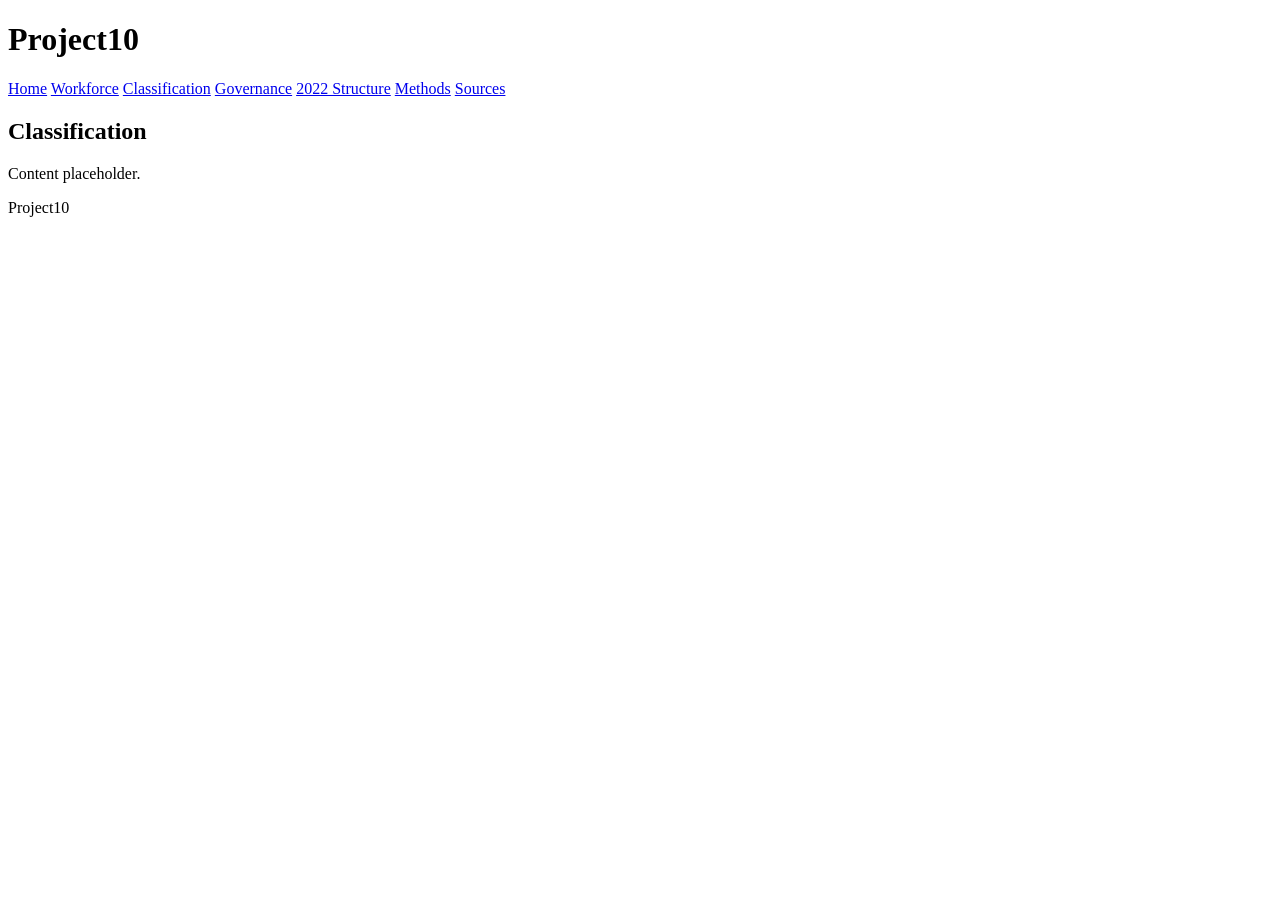
==== docs/classification.html @ bf915bb9 "Add files via upload" ====
<!DOCTYPE html>
<html lang="en">
<head>
<meta charset="UTF-8">
<meta name="viewport" content="width=device-width, initial-scale=1.0">
<title>Classification</title>
<link rel="stylesheet" href="assets/css/styles.css">
</head>
<body>
<header>
<h1>Project10</h1>
<nav>
<a href="index.html">Home</a>
<a href="workforce.html">Workforce</a>
<a href="classification.html">Classification</a>
<a href="governance.html">Governance</a>
<a href="structure.html">2022 Structure</a>
<a href="methods.html">Methods</a>
<a href="sources.html">Sources</a>
</nav>
</header>

<main>
<h2>Classification</h2>
<p>Content placeholder.</p>
</main>

<footer>
<p>Project10</p>
</footer>
<script src="assets/js/main.js"></script>
</body>
</html>
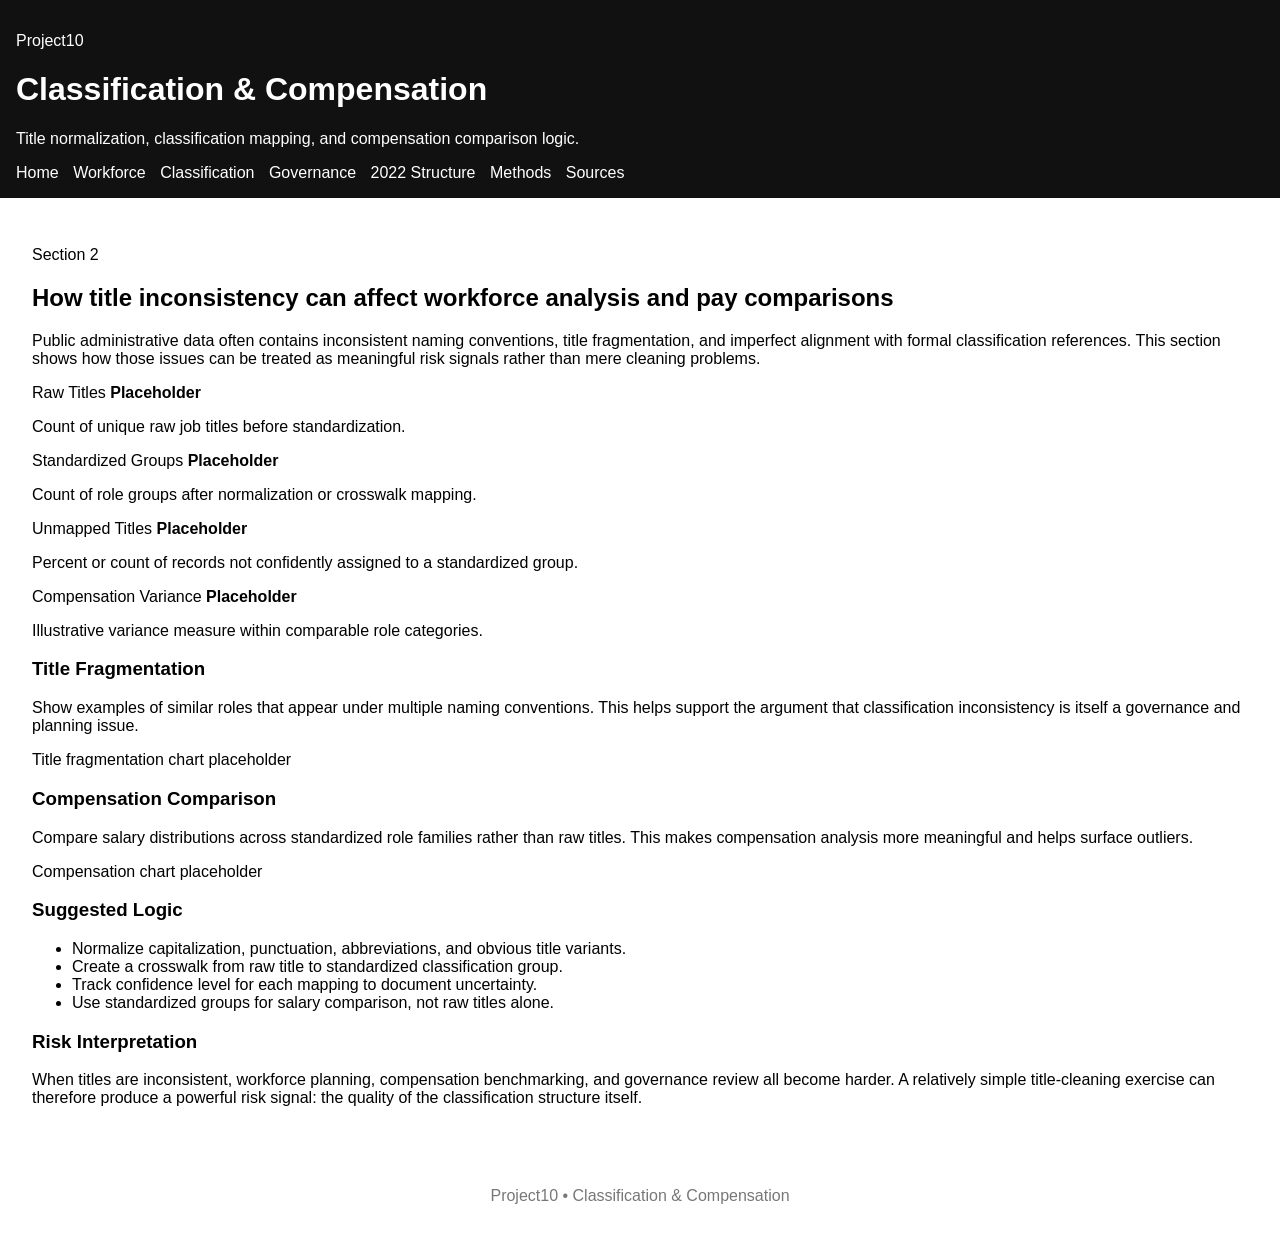
==== commit 744d5db4: "Update classification.html" ====
--- a/docs/classification.html
+++ b/docs/classification.html
@@ -1,33 +1,112 @@
 <!DOCTYPE html>
 <html lang="en">
 <head>
-<meta charset="UTF-8">
-<meta name="viewport" content="width=device-width, initial-scale=1.0">
-<title>Classification</title>
-<link rel="stylesheet" href="assets/css/styles.css">
+  <meta charset="UTF-8" />
+  <meta name="viewport" content="width=device-width, initial-scale=1.0" />
+  <title>Classification & Compensation | Project10</title>
+  <link rel="stylesheet" href="assets/css/styles.css" />
 </head>
 <body>
-<header>
-<h1>Project10</h1>
-<nav>
-<a href="index.html">Home</a>
-<a href="workforce.html">Workforce</a>
-<a href="classification.html">Classification</a>
-<a href="governance.html">Governance</a>
-<a href="structure.html">2022 Structure</a>
-<a href="methods.html">Methods</a>
-<a href="sources.html">Sources</a>
-</nav>
-</header>
+  <header class="site-header compact-header">
+    <div class="container nav-wrap">
+      <div>
+        <p class="site-kicker">Project10</p>
+        <h1 class="site-title">Classification & Compensation</h1>
+        <p class="site-subtitle">
+          Title normalization, classification mapping, and compensation comparison logic.
+        </p>
+      </div>
+      <nav class="site-nav">
+        <a href="index.html">Home</a>
+        <a href="workforce.html">Workforce</a>
+        <a href="classification.html" class="active">Classification</a>
+        <a href="governance.html">Governance</a>
+        <a href="structure.html">2022 Structure</a>
+        <a href="methods.html">Methods</a>
+        <a href="sources.html">Sources</a>
+      </nav>
+    </div>
+  </header>
 
-<main>
-<h2>Classification</h2>
-<p>Content placeholder.</p>
-</main>
+  <main class="container page-shell">
+    <section class="page-intro">
+      <p class="eyebrow">Section 2</p>
+      <h2>How title inconsistency can affect workforce analysis and pay comparisons</h2>
+      <p>
+        Public administrative data often contains inconsistent naming conventions, title fragmentation,
+        and imperfect alignment with formal classification references. This section shows how those issues
+        can be treated as meaningful risk signals rather than mere cleaning problems.
+      </p>
+    </section>
 
-<footer>
-<p>Project10</p>
-</footer>
-<script src="assets/js/main.js"></script>
+    <section class="kpi-grid">
+      <article class="kpi-card">
+        <span class="kpi-label">Raw Titles</span>
+        <strong class="kpi-value">Placeholder</strong>
+        <p class="kpi-note">Count of unique raw job titles before standardization.</p>
+      </article>
+      <article class="kpi-card">
+        <span class="kpi-label">Standardized Groups</span>
+        <strong class="kpi-value">Placeholder</strong>
+        <p class="kpi-note">Count of role groups after normalization or crosswalk mapping.</p>
+      </article>
+      <article class="kpi-card">
+        <span class="kpi-label">Unmapped Titles</span>
+        <strong class="kpi-value">Placeholder</strong>
+        <p class="kpi-note">Percent or count of records not confidently assigned to a standardized group.</p>
+      </article>
+      <article class="kpi-card">
+        <span class="kpi-label">Compensation Variance</span>
+        <strong class="kpi-value">Placeholder</strong>
+        <p class="kpi-note">Illustrative variance measure within comparable role categories.</p>
+      </article>
+    </section>
+
+    <section class="two-column">
+      <article class="content-card">
+        <h3>Title Fragmentation</h3>
+        <p>
+          Show examples of similar roles that appear under multiple naming conventions.
+          This helps support the argument that classification inconsistency is itself a governance and planning issue.
+        </p>
+        <div class="chart-box">Title fragmentation chart placeholder</div>
+      </article>
+
+      <article class="content-card">
+        <h3>Compensation Comparison</h3>
+        <p>
+          Compare salary distributions across standardized role families rather than raw titles.
+          This makes compensation analysis more meaningful and helps surface outliers.
+        </p>
+        <div class="chart-box">Compensation chart placeholder</div>
+      </article>
+    </section>
+
+    <section class="content-card">
+      <h3>Suggested Logic</h3>
+      <ul>
+        <li>Normalize capitalization, punctuation, abbreviations, and obvious title variants.</li>
+        <li>Create a crosswalk from raw title to standardized classification group.</li>
+        <li>Track confidence level for each mapping to document uncertainty.</li>
+        <li>Use standardized groups for salary comparison, not raw titles alone.</li>
+      </ul>
+    </section>
+
+    <section class="content-card">
+      <h3>Risk Interpretation</h3>
+      <p>
+        When titles are inconsistent, workforce planning, compensation benchmarking, and governance review all become harder.
+        A relatively simple title-cleaning exercise can therefore produce a powerful risk signal: the quality of the classification structure itself.
+      </p>
+    </section>
+  </main>
+
+  <footer class="site-footer">
+    <div class="container">
+      <p>Project10 • Classification & Compensation</p>
+    </div>
+  </footer>
+
+  <script src="assets/js/main.js"></script>
 </body>
 </html>
--- a/docs/assets/css/styles.css
+++ b/docs/assets/css/styles.css
@@ -0,0 +1,5 @@
+body { font-family: Arial; margin: 0; padding: 0; }
+header { background: #111; color: white; padding: 1rem; }
+nav a { color: white; margin-right: 10px; text-decoration: none; }
+main { padding: 2rem; }
+footer { padding: 1rem; text-align: center; color: #777; }
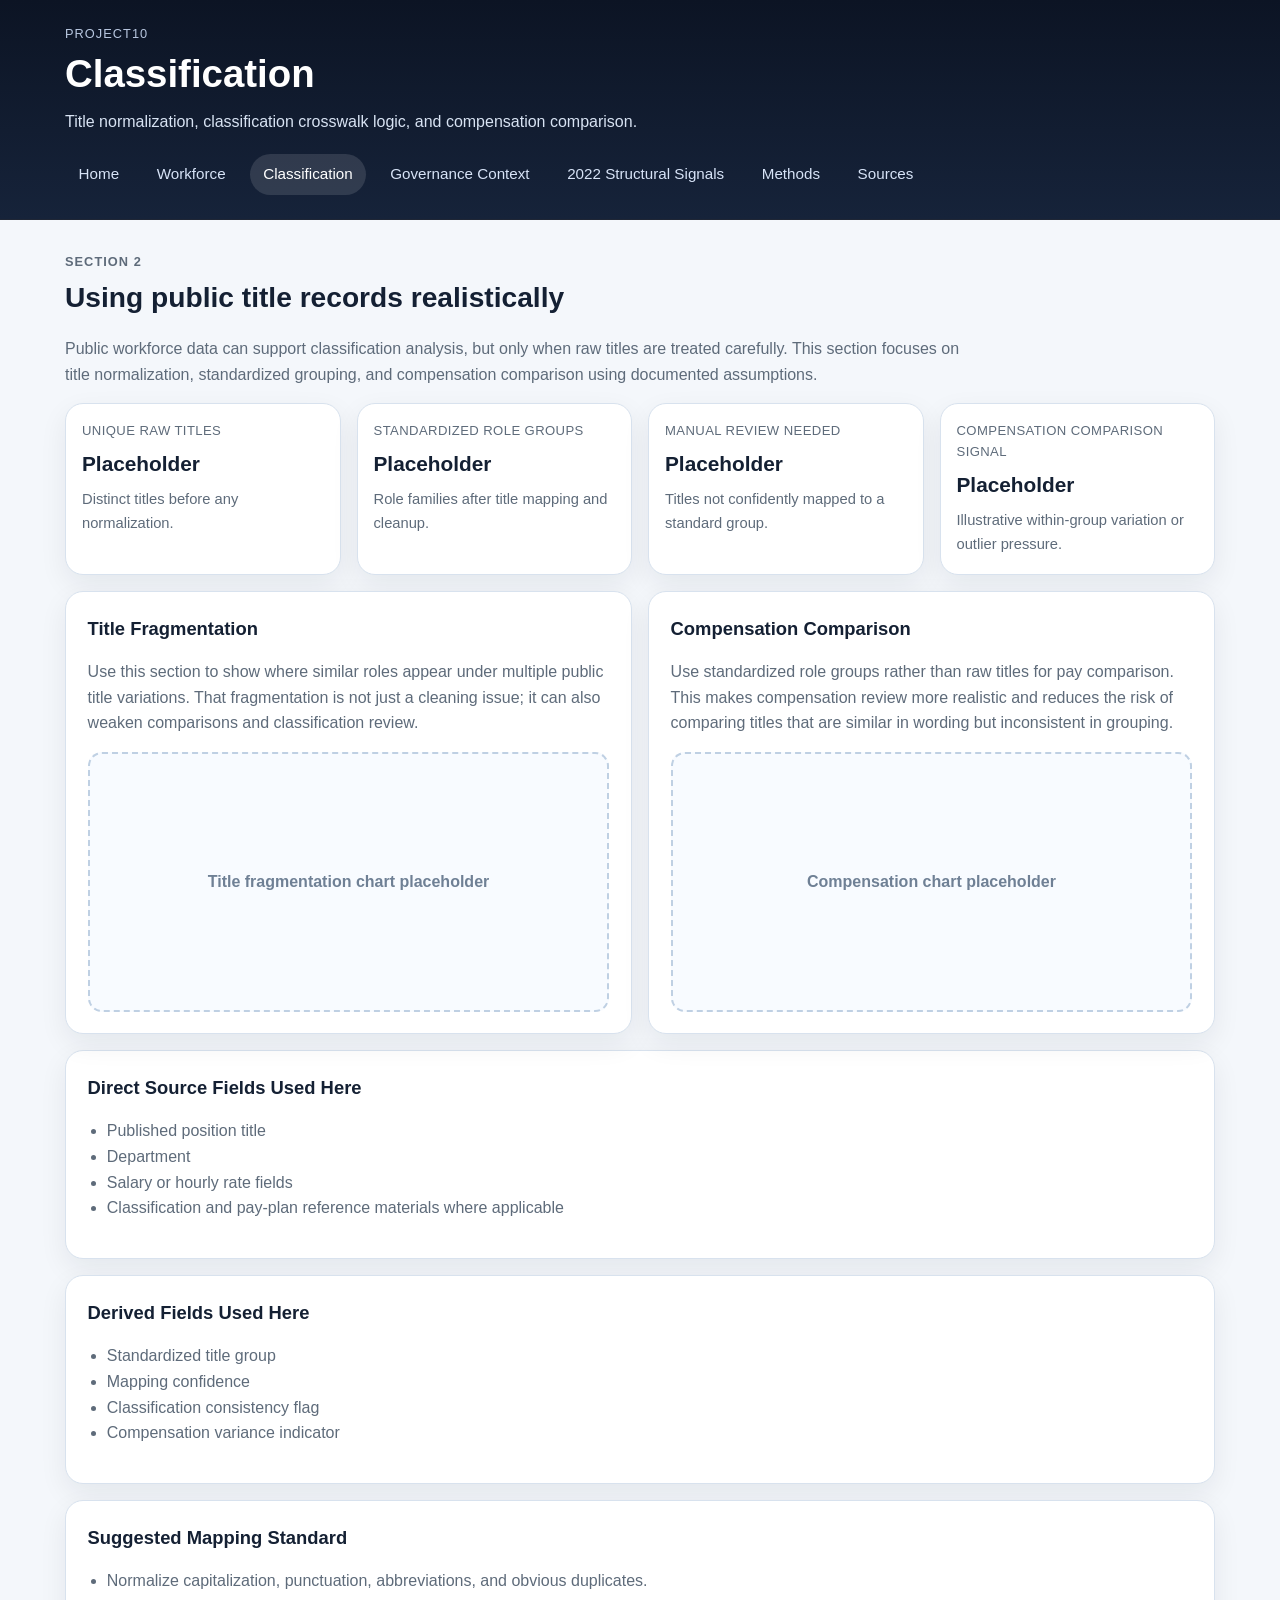
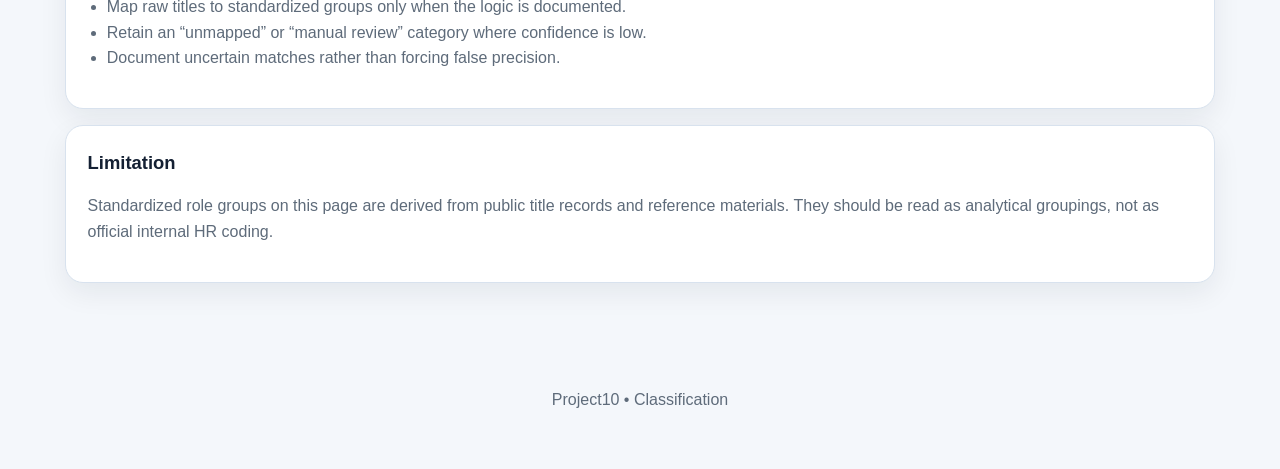
==== commit 05d86f05: "Update classification.html" ====
--- a/docs/classification.html
+++ b/docs/classification.html
@@ -3,7 +3,7 @@
 <head>
   <meta charset="UTF-8" />
   <meta name="viewport" content="width=device-width, initial-scale=1.0" />
-  <title>Classification & Compensation | Project10</title>
+  <title>Classification | Project10</title>
   <link rel="stylesheet" href="assets/css/styles.css" />
 </head>
 <body>
@@ -11,17 +11,17 @@
     <div class="container nav-wrap">
       <div>
         <p class="site-kicker">Project10</p>
-        <h1 class="site-title">Classification & Compensation</h1>
+        <h1 class="site-title">Classification</h1>
         <p class="site-subtitle">
-          Title normalization, classification mapping, and compensation comparison logic.
+          Title normalization, classification crosswalk logic, and compensation comparison.
         </p>
       </div>
       <nav class="site-nav">
         <a href="index.html">Home</a>
         <a href="workforce.html">Workforce</a>
         <a href="classification.html" class="active">Classification</a>
-        <a href="governance.html">Governance</a>
-        <a href="structure.html">2022 Structure</a>
+        <a href="governance.html">Governance Context</a>
+        <a href="structure.html">2022 Structural Signals</a>
         <a href="methods.html">Methods</a>
         <a href="sources.html">Sources</a>
       </nav>
@@ -31,34 +31,33 @@
   <main class="container page-shell">
     <section class="page-intro">
       <p class="eyebrow">Section 2</p>
-      <h2>How title inconsistency can affect workforce analysis and pay comparisons</h2>
+      <h2>Using public title records realistically</h2>
       <p>
-        Public administrative data often contains inconsistent naming conventions, title fragmentation,
-        and imperfect alignment with formal classification references. This section shows how those issues
-        can be treated as meaningful risk signals rather than mere cleaning problems.
+        Public workforce data can support classification analysis, but only when raw titles are treated carefully.
+        This section focuses on title normalization, standardized grouping, and compensation comparison using documented assumptions.
       </p>
     </section>
 
     <section class="kpi-grid">
       <article class="kpi-card">
-        <span class="kpi-label">Raw Titles</span>
+        <span class="kpi-label">Unique Raw Titles</span>
         <strong class="kpi-value">Placeholder</strong>
-        <p class="kpi-note">Count of unique raw job titles before standardization.</p>
+        <p class="kpi-note">Distinct titles before any normalization.</p>
       </article>
       <article class="kpi-card">
-        <span class="kpi-label">Standardized Groups</span>
+        <span class="kpi-label">Standardized Role Groups</span>
         <strong class="kpi-value">Placeholder</strong>
-        <p class="kpi-note">Count of role groups after normalization or crosswalk mapping.</p>
+        <p class="kpi-note">Role families after title mapping and cleanup.</p>
       </article>
       <article class="kpi-card">
-        <span class="kpi-label">Unmapped Titles</span>
+        <span class="kpi-label">Manual Review Needed</span>
         <strong class="kpi-value">Placeholder</strong>
-        <p class="kpi-note">Percent or count of records not confidently assigned to a standardized group.</p>
+        <p class="kpi-note">Titles not confidently mapped to a standard group.</p>
       </article>
       <article class="kpi-card">
-        <span class="kpi-label">Compensation Variance</span>
+        <span class="kpi-label">Compensation Comparison Signal</span>
         <strong class="kpi-value">Placeholder</strong>
-        <p class="kpi-note">Illustrative variance measure within comparable role categories.</p>
+        <p class="kpi-note">Illustrative within-group variation or outlier pressure.</p>
       </article>
     </section>
 
@@ -66,8 +65,8 @@
       <article class="content-card">
         <h3>Title Fragmentation</h3>
         <p>
-          Show examples of similar roles that appear under multiple naming conventions.
-          This helps support the argument that classification inconsistency is itself a governance and planning issue.
+          Use this section to show where similar roles appear under multiple public title variations.
+          That fragmentation is not just a cleaning issue; it can also weaken comparisons and classification review.
         </p>
         <div class="chart-box">Title fragmentation chart placeholder</div>
       </article>
@@ -75,35 +74,55 @@
       <article class="content-card">
         <h3>Compensation Comparison</h3>
         <p>
-          Compare salary distributions across standardized role families rather than raw titles.
-          This makes compensation analysis more meaningful and helps surface outliers.
+          Use standardized role groups rather than raw titles for pay comparison. This makes compensation review more realistic
+          and reduces the risk of comparing titles that are similar in wording but inconsistent in grouping.
         </p>
         <div class="chart-box">Compensation chart placeholder</div>
       </article>
     </section>
 
     <section class="content-card">
-      <h3>Suggested Logic</h3>
+      <h3>Direct Source Fields Used Here</h3>
       <ul>
-        <li>Normalize capitalization, punctuation, abbreviations, and obvious title variants.</li>
-        <li>Create a crosswalk from raw title to standardized classification group.</li>
-        <li>Track confidence level for each mapping to document uncertainty.</li>
-        <li>Use standardized groups for salary comparison, not raw titles alone.</li>
+        <li>Published position title</li>
+        <li>Department</li>
+        <li>Salary or hourly rate fields</li>
+        <li>Classification and pay-plan reference materials where applicable</li>
       </ul>
     </section>
 
     <section class="content-card">
-      <h3>Risk Interpretation</h3>
+      <h3>Derived Fields Used Here</h3>
+      <ul>
+        <li>Standardized title group</li>
+        <li>Mapping confidence</li>
+        <li>Classification consistency flag</li>
+        <li>Compensation variance indicator</li>
+      </ul>
+    </section>
+
+    <section class="content-card">
+      <h3>Suggested Mapping Standard</h3>
+      <ul>
+        <li>Normalize capitalization, punctuation, abbreviations, and obvious duplicates.</li>
+        <li>Map raw titles to standardized groups only when the logic is documented.</li>
+        <li>Retain an “unmapped” or “manual review” category where confidence is low.</li>
+        <li>Document uncertain matches rather than forcing false precision.</li>
+      </ul>
+    </section>
+
+    <section class="content-card note-card">
+      <h3>Limitation</h3>
       <p>
-        When titles are inconsistent, workforce planning, compensation benchmarking, and governance review all become harder.
-        A relatively simple title-cleaning exercise can therefore produce a powerful risk signal: the quality of the classification structure itself.
+        Standardized role groups on this page are derived from public title records and reference materials.
+        They should be read as analytical groupings, not as official internal HR coding.
       </p>
     </section>
   </main>
 
   <footer class="site-footer">
     <div class="container">
-      <p>Project10 • Classification & Compensation</p>
+      <p>Project10 • Classification</p>
     </div>
   </footer>
 
--- a/docs/assets/css/styles.css
+++ b/docs/assets/css/styles.css
@@ -1,5 +1,280 @@
-body { font-family: Arial; margin: 0; padding: 0; }
-header { background: #111; color: white; padding: 1rem; }
-nav a { color: white; margin-right: 10px; text-decoration: none; }
-main { padding: 2rem; }
-footer { padding: 1rem; text-align: center; color: #777; }
+* {
+  box-sizing: border-box;
+}
+
+:root {
+  --bg: #f4f7fb;
+  --surface: #ffffff;
+  --surface-soft: #f8fbff;
+  --border: #d8e2ee;
+  --text: #142033;
+  --muted: #5e6b7a;
+  --navy: #0c1424;
+  --navy-2: #16233a;
+  --accent: #2f6fed;
+  --shadow: 0 10px 28px rgba(15, 23, 42, 0.07);
+}
+
+html {
+  scroll-behavior: smooth;
+}
+
+body {
+  margin: 0;
+  font-family: Arial, Helvetica, sans-serif;
+  background: var(--bg);
+  color: var(--text);
+  line-height: 1.6;
+}
+
+.container {
+  width: min(1150px, calc(100% - 2rem));
+  margin: 0 auto;
+}
+
+.site-header {
+  background: linear-gradient(180deg, var(--navy) 0%, var(--navy-2) 100%);
+  color: white;
+  padding: 2.25rem 0 1.5rem;
+  border-bottom: 1px solid rgba(255, 255, 255, 0.08);
+}
+
+.compact-header {
+  padding-top: 1.5rem;
+}
+
+.nav-wrap {
+  display: flex;
+  flex-direction: column;
+  gap: 1.2rem;
+}
+
+.site-kicker {
+  margin: 0 0 0.45rem 0;
+  color: #b8c7e0;
+  font-size: 0.8rem;
+  text-transform: uppercase;
+  letter-spacing: 0.08em;
+}
+
+.site-title {
+  margin: 0;
+  font-size: clamp(1.8rem, 3vw, 2.7rem);
+  line-height: 1.15;
+}
+
+.site-subtitle {
+  margin: 0.85rem 0 0 0;
+  max-width: 860px;
+  color: #d8e3f3;
+  font-size: 1rem;
+}
+
+.site-nav {
+  display: flex;
+  flex-wrap: wrap;
+  gap: 0.65rem;
+}
+
+.site-nav a {
+  color: #d7e3f7;
+  text-decoration: none;
+  padding: 0.5rem 0.85rem;
+  border-radius: 999px;
+  font-size: 0.95rem;
+  transition: 0.2s ease;
+}
+
+.site-nav a:hover,
+.site-nav a.active {
+  background: rgba(255, 255, 255, 0.12);
+  color: white;
+}
+
+.page-shell {
+  padding: 2rem 0 3rem;
+}
+
+.hero-card,
+.content-card,
+.kpi-card {
+  background: var(--surface);
+  border: 1px solid var(--border);
+  border-radius: 18px;
+  box-shadow: var(--shadow);
+}
+
+.hero-card {
+  padding: 1.5rem;
+  margin-bottom: 1.2rem;
+}
+
+.page-intro {
+  margin-bottom: 1rem;
+}
+
+.page-intro h2 {
+  margin: 0.2rem 0 0.5rem 0;
+  font-size: clamp(1.4rem, 2.2vw, 2rem);
+}
+
+.page-intro p {
+  max-width: 900px;
+  color: var(--muted);
+}
+
+.eyebrow {
+  margin: 0;
+  color: var(--accent);
+  text-transform: uppercase;
+  letter-spacing: 0.08em;
+  font-size: 0.8rem;
+  font-weight: 700;
+}
+
+.hero-card h2 {
+  margin: 0.35rem 0 0.85rem 0;
+  font-size: clamp(1.5rem, 2.5vw, 2.2rem);
+}
+
+.hero-card p {
+  color: var(--muted);
+  max-width: 900px;
+}
+
+.kpi-grid {
+  display: grid;
+  grid-template-columns: repeat(auto-fit, minmax(240px, 1fr));
+  gap: 1rem;
+  margin-bottom: 1rem;
+}
+
+.kpi-card {
+  padding: 1rem 1rem 1.1rem;
+}
+
+.kpi-label {
+  display: block;
+  color: var(--muted);
+  font-size: 0.82rem;
+  margin-bottom: 0.35rem;
+  text-transform: uppercase;
+  letter-spacing: 0.03em;
+}
+
+.kpi-value {
+  display: block;
+  font-size: 1.3rem;
+  margin-bottom: 0.5rem;
+}
+
+.kpi-note {
+  margin: 0;
+  color: var(--muted);
+  font-size: 0.92rem;
+}
+
+.content-card {
+  padding: 1.35rem;
+  margin-bottom: 1rem;
+}
+
+.content-card h3 {
+  margin-top: 0;
+  margin-bottom: 0.7rem;
+  font-size: 1.15rem;
+}
+
+.content-card p,
+.content-card li {
+  color: var(--muted);
+}
+
+.two-column {
+  display: grid;
+  grid-template-columns: 1fr 1fr;
+  gap: 1rem;
+}
+
+.chart-box {
+  margin-top: 1rem;
+  min-height: 260px;
+  border: 2px dashed #bfd0e3;
+  border-radius: 14px;
+  display: grid;
+  place-items: center;
+  background: var(--surface-soft);
+  color: #6f8095;
+  font-weight: 600;
+  text-align: center;
+  padding: 1rem;
+}
+
+.code-block {
+  background: #0f172a;
+  color: #dbeafe;
+  border-radius: 14px;
+  padding: 1rem;
+  white-space: pre-line;
+  font-family: "Courier New", Courier, monospace;
+  font-size: 0.94rem;
+}
+
+.table-wrap {
+  overflow-x: auto;
+}
+
+.source-table {
+  width: 100%;
+  border-collapse: collapse;
+}
+
+.source-table th,
+.source-table td {
+  border: 1px solid var(--border);
+  padding: 0.85rem;
+  text-align: left;
+  vertical-align: top;
+}
+
+.source-table th {
+  background: #eff5fb;
+  color: var(--text);
+}
+
+.site-footer {
+  padding: 1.5rem 0 2.5rem;
+  color: var(--muted);
+  text-align: center;
+}
+
+code {
+  background: #eef4fb;
+  padding: 0.2rem 0.38rem;
+  border-radius: 6px;
+  font-size: 0.92em;
+}
+
+a {
+  color: var(--accent);
+}
+
+ul,
+ol {
+  padding-left: 1.2rem;
+}
+
+@media (max-width: 860px) {
+  .two-column {
+    grid-template-columns: 1fr;
+  }
+
+  .site-nav {
+    gap: 0.45rem;
+  }
+
+  .site-nav a {
+    padding: 0.45rem 0.7rem;
+    font-size: 0.9rem;
+  }
+}
